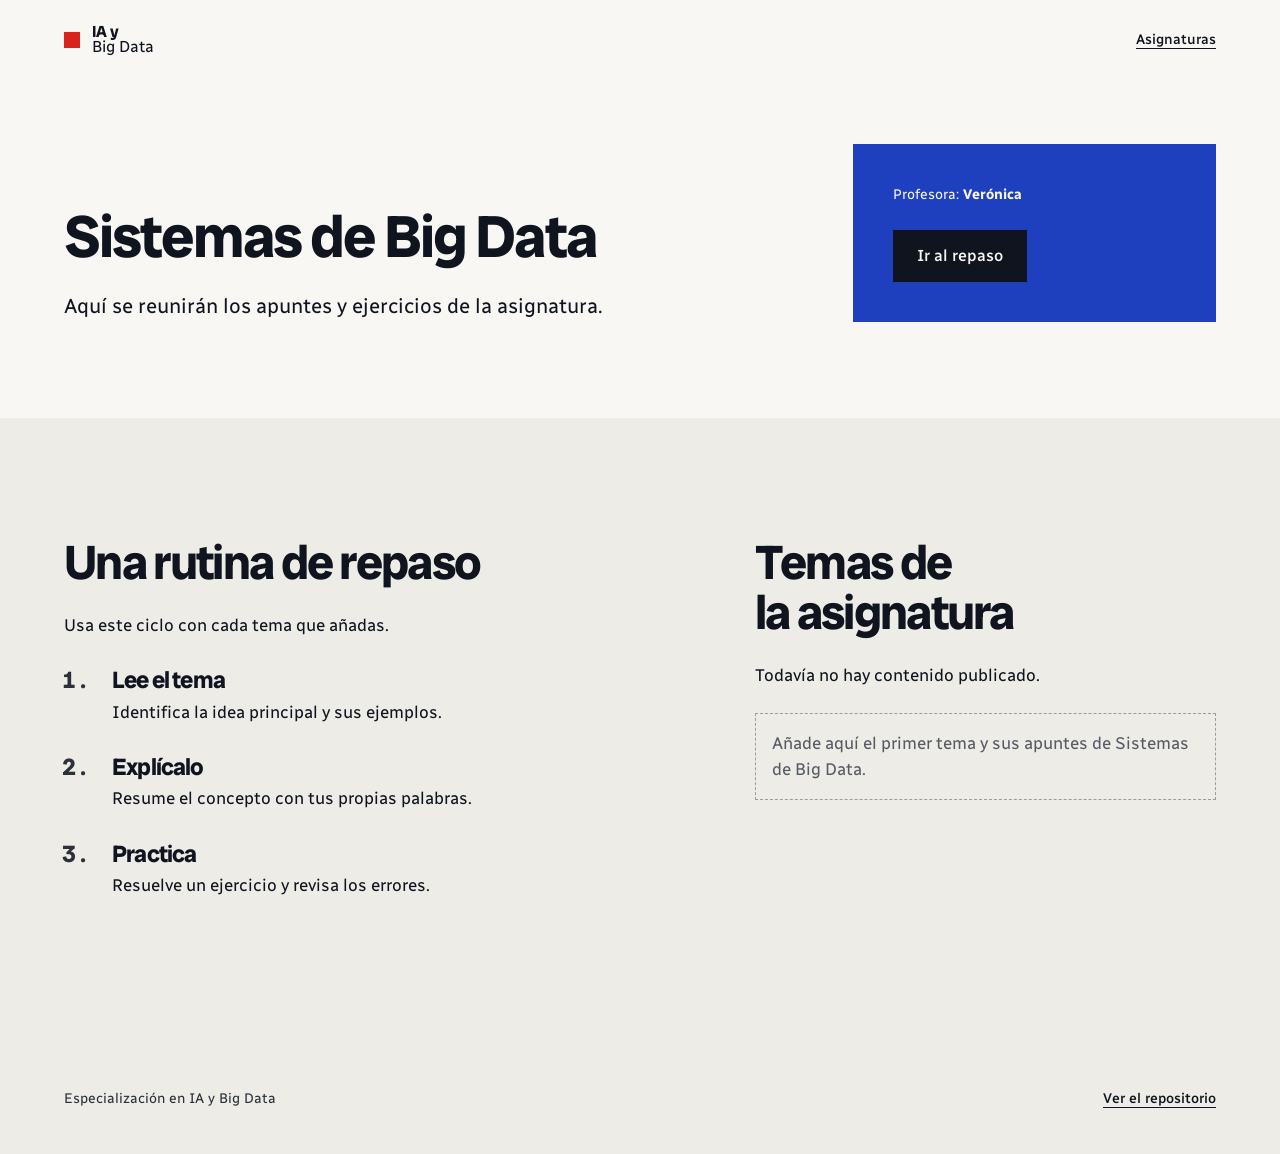
==== Sistemas de Big Data (Verónica)/index.html @ 6823b205 "Crea la web de repaso para las seis asignaturas Organiza el curso en un índice estático listo para G" ====
<!doctype html>
<html lang="es">
<head>
  <meta charset="utf-8">
  <meta name="viewport" content="width=device-width, initial-scale=1">
  <meta name="description" content="Espacio de repaso de Sistemas de Big Data, asignatura de Verónica.">
  <title>Sistemas de Big Data, Verónica | Repaso</title>
  <link rel="preconnect" href="https://fonts.googleapis.com">
  <link rel="preconnect" href="https://fonts.gstatic.com" crossorigin>
  <link href="https://fonts.googleapis.com/css2?family=Radio+Canada+Big:wght@400;700&amp;family=Radio+Canada:wght@400;500&amp;display=swap" rel="stylesheet">
  <link rel="stylesheet" href="../styles.css">
</head>
<body>
  <a class="skip-link" href="#contenido">Saltar al contenido</a>

  <header class="site-header">
    <nav class="masthead container" aria-label="Navegación principal">
      <a class="wordmark" href="../" aria-label="Inicio del curso">
        <span class="wordmark__top">IA y</span>
        <span class="wordmark__bottom">Big Data</span>
      </a>
      <a class="masthead__link" href="../#asignaturas">Asignaturas</a>
    </nav>
  </header>

  <main id="contenido">
    <section class="subject-hero container" aria-labelledby="asignatura-titulo">
      <div class="subject-hero__content">
        <h1 id="asignatura-titulo">Sistemas de Big Data</h1>
        <p class="lead">Aquí se reunirán los apuntes y ejercicios de la asignatura.</p>
      </div>
      <div class="subject-hero__aside">
        <p class="byline">Profesora: <strong>Verónica</strong></p>
        <a class="button" href="#repaso">Ir al repaso</a>
      </div>
    </section>

    <section class="subject-body-band" id="repaso" aria-labelledby="repaso-titulo">
      <div class="subject-body container">
        <div class="subject-body__guide">
          <h2 id="repaso-titulo">Una rutina de repaso</h2>
          <p>Usa este ciclo con cada tema que añadas.</p>
          <ol class="steps">
            <li>
              <h3>Lee el tema</h3>
              <p>Identifica la idea principal y sus ejemplos.</p>
            </li>
            <li>
              <h3>Explícalo</h3>
              <p>Resume el concepto con tus propias palabras.</p>
            </li>
            <li>
              <h3>Practica</h3>
              <p>Resuelve un ejercicio y revisa los errores.</p>
            </li>
          </ol>
        </div>
        <div class="subject-body__topics">
          <h2>Temas de la asignatura</h2>
          <p>Todavía no hay contenido publicado.</p>
          <p class="fill" data-fill="course-topics">Añade aquí el primer tema y sus apuntes de Sistemas de Big Data.</p>
        </div>
      </div>
    </section>
  </main>

  <footer class="site-footer">
    <div class="footer-inner container">
      <p>Especialización en IA y Big Data</p>
      <a class="footer-link" href="https://github.com/Pausiar/Especializaci-n-IA-y-BigData">Ver el repositorio</a>
    </div>
  </footer>
</body>
</html>
---- styles.css ----
/* Hallmark · shape: Index-First · genre: editorial · theme: Grid (deal 2/3, seed web-repaso-para-seis-6085·dad5b355·2026-11-26·r0) · job: try · draw: ae440d
 * hero: Banner · nav: masthead · footer: colophon · imagery: none · signature: the six-subject index · posture: full-palette · v2.0.0
 * finish-review: subagent · 4 findings · 4 resolved · render unavailable */
/* Hallmark · pre-emit critique: P4 H5 E4 S5 R5 V4 · weakest: P, the subject index replaces a generic launch narrative */
@import url("./tokens.css");
@import url("./base.css");

body {
  font-size: var(--text-body);
}

.skip-link {
  position: absolute;
  top: calc(-1 * var(--space-3xl));
  left: var(--space-md);
  z-index: var(--z-toast);
  padding: var(--space-xs) var(--space-md);
  background: var(--color-ink);
  color: var(--color-paper);
}

.skip-link:focus-visible {
  top: var(--space-md);
}

.site-header {
  min-height: 80px;
}

.masthead {
  display: flex;
  min-height: 80px;
  align-items: center;
  justify-content: space-between;
  gap: var(--space-lg);
}

.wordmark {
  display: inline-grid;
  grid-template-columns: var(--space-md) auto;
  grid-template-rows: repeat(2, 1fr);
  column-gap: var(--space-sm);
  align-items: center;
  line-height: 0.92;
  text-decoration: none;
}

.wordmark::before {
  grid-row: span 2;
  width: var(--space-md);
  aspect-ratio: 1;
  background: var(--color-mark);
  content: "";
}

.wordmark__top {
  font-family: var(--font-display);
  font-size: var(--text-md);
  font-weight: var(--display-weight);
}

.wordmark__bottom {
  font-size: var(--text-md);
  font-weight: 400;
}

.masthead__link,
.back-link,
.footer-link {
  font-size: var(--text-sm);
  font-weight: 500;
  text-decoration-line: underline;
  text-decoration-thickness: var(--rule-hair);
  text-underline-offset: 0.32em;
  transition: color var(--dur-short) var(--ease-out);
}

.masthead__link:hover,
.back-link:hover,
.footer-link:hover {
  color: var(--color-mark);
}

.intro {
  display: grid;
  min-height: clamp(28rem, 56dvh, 36rem);
  grid-template-columns: repeat(12, minmax(0, 1fr));
  gap: var(--gap-columns);
  align-items: center;
  padding-block: var(--space-2xl) var(--space-3xl);
}

.intro__title {
  grid-column: 1 / 9;
}

.intro__aside {
  display: grid;
  grid-column: 9 / 13;
  gap: var(--space-lg);
  align-items: start;
  padding: var(--space-xl);
  background: var(--color-field);
  color: var(--color-field-ink);
  --color-focus: var(--color-field-ink);
}

.button {
  display: inline-flex;
  min-height: 52px;
  align-items: center;
  justify-content: center;
  justify-self: start;
  padding-inline: var(--space-lg);
  border: 0;
  border-radius: var(--radius-pill);
  background: var(--color-ink);
  color: var(--color-paper);
  font-size: var(--text-md);
  font-weight: 500;
  line-height: 1;
  text-decoration: none;
  white-space: nowrap;
  cursor: pointer;
  transition: background-color var(--dur-short) var(--ease-out), transform var(--dur-micro) var(--ease-out);
}

.button:hover {
  background: var(--color-ink-2);
}

.button:active {
  transform: translateY(1px);
}

.button:focus-visible {
  outline-color: var(--color-focus);
}

.subject-index {
  margin: 0;
  padding: 0;
  list-style: none;
}

.subject-index__item {
  min-width: 0;
  border-bottom: var(--rule-hair) solid var(--color-rule);
}

.subject-link {
  display: grid;
  grid-template-columns: repeat(12, minmax(0, 1fr));
  gap: var(--gap-columns);
  align-items: center;
  margin-inline: calc(-1 * var(--space-md));
  padding: var(--space-lg) var(--space-md);
  text-decoration: none;
  transition: background-color var(--dur-short) var(--ease-out);
}

.subject-link:hover,
.subject-link:active {
  background-color: var(--color-paper-2);
}

.subject-link__number {
  grid-column: 1;
  color: var(--color-muted);
  font-size: var(--text-sm);
  font-variant-numeric: tabular-nums;
}

.subject-link h2 {
  grid-column: 2 / 9;
  font-size: var(--text-index);
  line-height: 1.05;
}

.subject-link__teacher {
  grid-column: 9 / 11;
  color: var(--color-ink-2);
  font-size: var(--text-sm);
}

.subject-link__action {
  grid-column: 11 / 13;
  justify-self: end;
  font-size: var(--text-sm);
  font-weight: 500;
  text-decoration-line: underline;
  text-decoration-thickness: var(--rule-hair);
  text-underline-offset: 0.32em;
}

.index-section {
  padding-bottom: var(--space-3xl);
}

.subject-hero {
  display: grid;
  grid-template-columns: repeat(12, minmax(0, 1fr));
  gap: var(--gap-columns);
  align-items: end;
  padding-block: var(--space-2xl) var(--space-3xl);
}

.subject-hero__content {
  display: grid;
  grid-column: 1 / 9;
  gap: var(--space-lg);
}

.subject-hero h1 {
  max-width: 18ch;
  font-size: var(--text-display-s);
}

.subject-hero__aside {
  display: grid;
  grid-column: 9 / 13;
  gap: var(--space-lg);
  justify-items: start;
  padding: var(--space-xl);
  background: var(--color-field);
  color: var(--color-field-ink);
  --color-focus: var(--color-field-ink);
}

.byline,
.subject-hero__aside .byline {
  color: var(--color-field-ink);
  font-size: var(--text-sm);
}

.subject-body-band {
  background: var(--color-paper-2);
}

.subject-body {
  display: grid;
  grid-template-columns: repeat(12, minmax(0, 1fr));
  gap: var(--gap-columns);
  padding-block: var(--section-gap-s) var(--section-gap);
}

.subject-body__guide {
  grid-column: 1 / 7;
}

.subject-body__topics {
  grid-column: 8 / 13;
}

.subject-body__guide,
.subject-body__topics {
  display: grid;
  gap: var(--space-lg);
  align-content: start;
}

.steps {
  display: grid;
  margin: 0;
  padding-left: var(--space-xl);
  gap: var(--space-lg);
}

.steps li {
  min-width: 0;
  padding-left: var(--space-xs);
}

.steps li::marker {
  color: var(--color-ink-2);
  font-family: var(--font-display);
  font-size: var(--text-title);
  font-weight: var(--display-weight);
}

.steps h3 {
  margin-bottom: var(--space-2xs);
}

.fill {
  display: block;
  max-width: 65ch;
  padding: var(--space-md);
  border: var(--rule-hair) dashed color-mix(in oklab, var(--color-muted) 55%, transparent);
  color: var(--color-muted);
}

.site-footer {
  background: var(--color-paper-2);
}

.footer-inner {
  display: flex;
  min-height: 112px;
  align-items: center;
  justify-content: space-between;
  gap: var(--space-lg);
}

.footer-inner p {
  color: var(--color-ink-2);
  font-size: var(--text-sm);
}

@media (max-width: 60rem) {
  .intro,
  .subject-hero {
    min-height: auto;
    grid-template-columns: minmax(0, 1fr);
    gap: var(--space-xl);
    padding-block: var(--space-2xl) var(--space-xl);
  }

  .intro__title,
  .intro__aside,
  .subject-hero__content,
  .subject-hero__aside,
  .subject-body__guide,
  .subject-body__topics {
    grid-column: 1;
  }

  .subject-link {
    grid-template-columns: 2rem minmax(0, 1fr);
    gap: var(--space-xs) var(--space-md);
  }

  .subject-link__number {
    grid-column: 1;
    grid-row: 1;
  }

  .subject-link h2 {
    grid-column: 2;
    grid-row: 1;
  }

  .subject-link__teacher {
    grid-column: 2;
    grid-row: 2;
  }

  .subject-link__action {
    display: none;
  }

  .subject-body {
    grid-template-columns: minmax(0, 1fr);
    gap: var(--space-3xl);
    padding-block: var(--space-3xl);
  }
}

@media (max-width: 40rem) {
  .masthead {
    min-height: 80px;
  }

  .wordmark__top,
  .wordmark__bottom {
    font-size: var(--text-sm);
  }

  .intro h1 {
    max-width: 12ch;
  }

  .subject-link {
    padding-block: var(--space-lg);
  }

  .footer-inner {
    min-height: 144px;
    flex-direction: column;
    align-items: flex-start;
    justify-content: center;
    gap: var(--space-sm);
  }
}
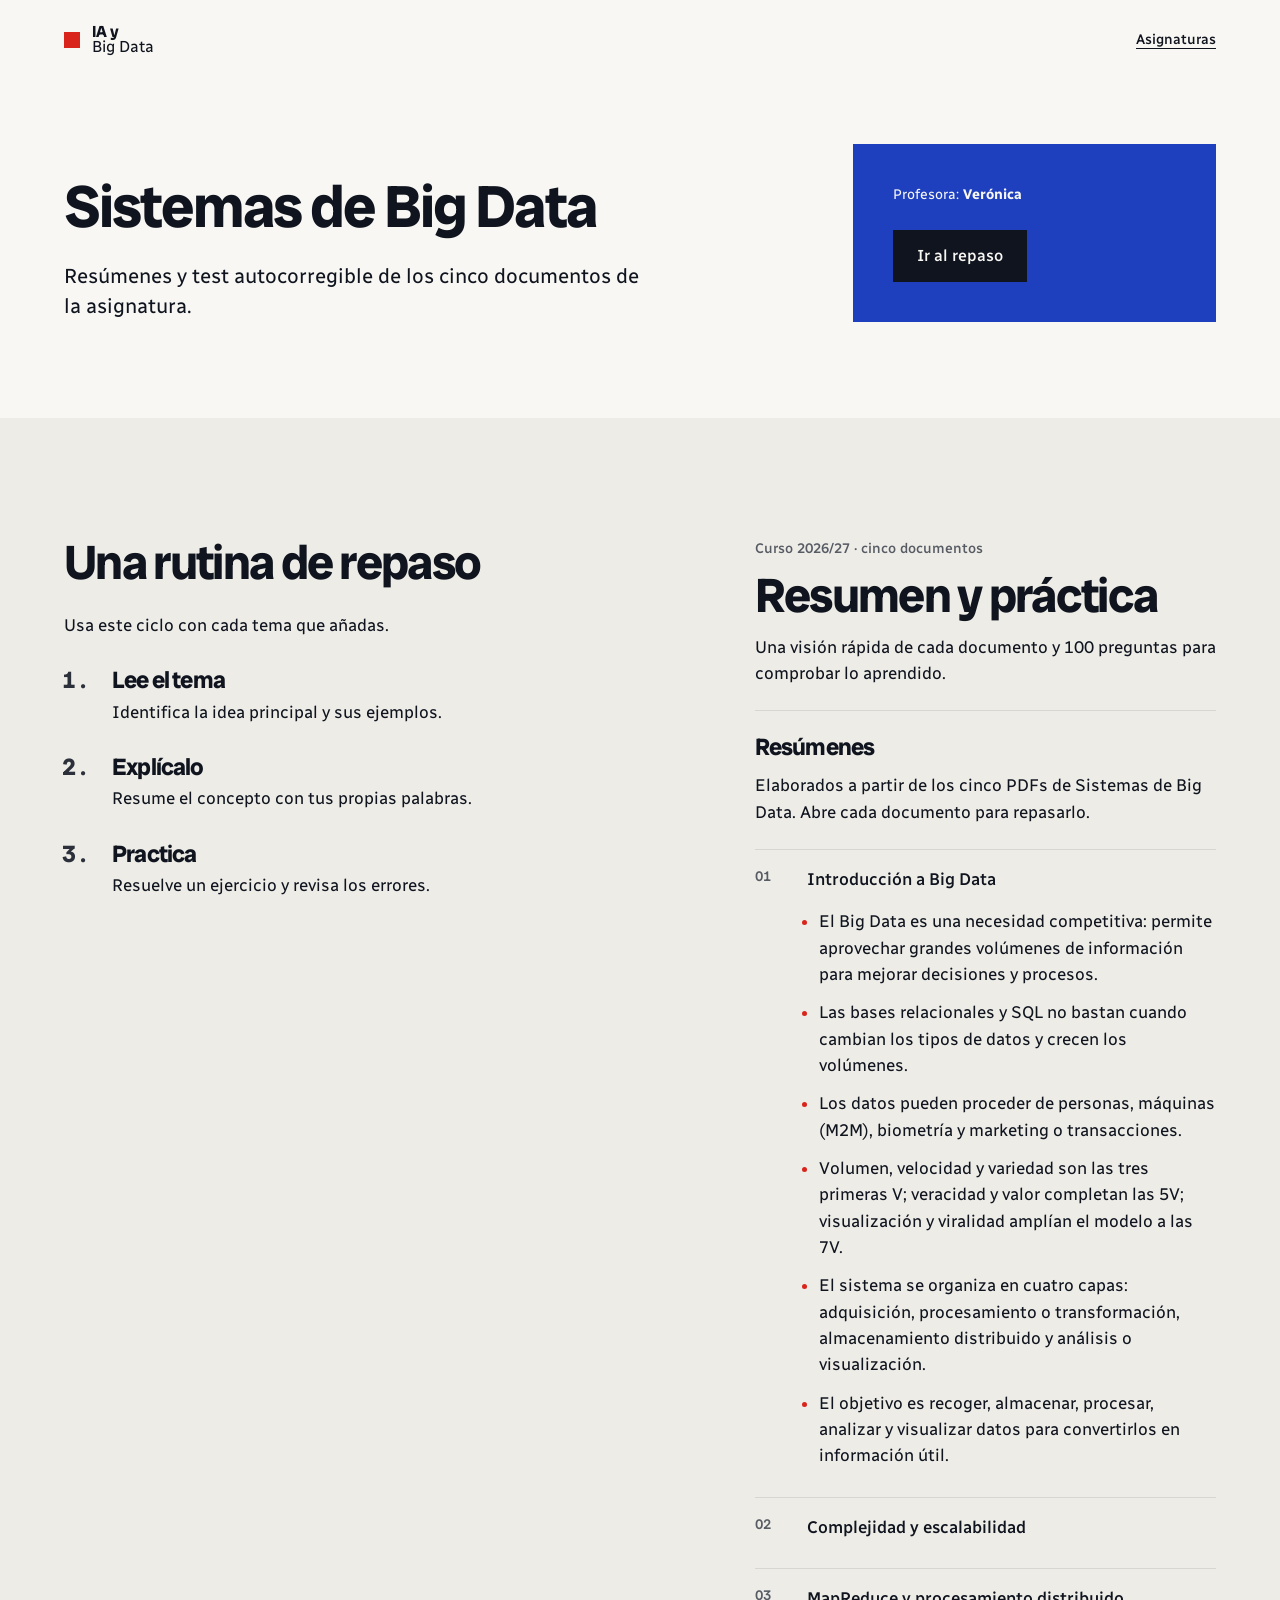
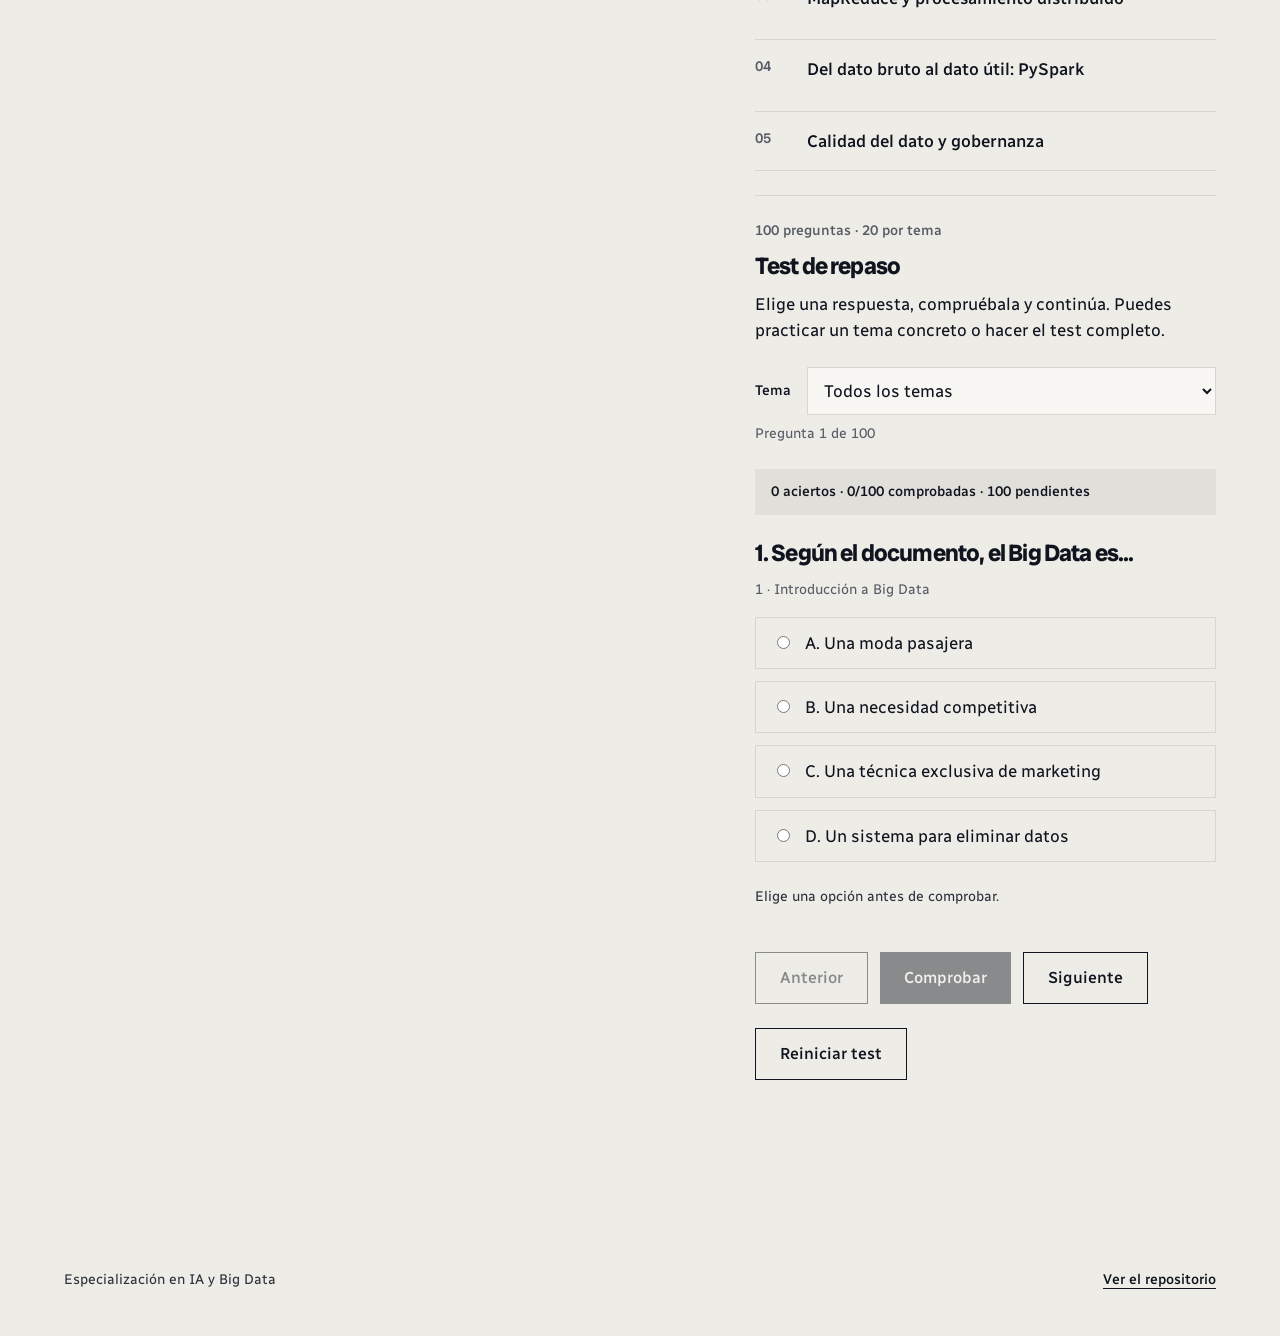
==== commit 4b301429: "Añade resúmenes y test a Sistemas de Big Data" ====
--- a/Sistemas de Big Data (Verónica)/index.html
+++ b/Sistemas de Big Data (Verónica)/index.html
@@ -3,7 +3,7 @@
 <head>
   <meta charset="utf-8">
   <meta name="viewport" content="width=device-width, initial-scale=1">
-  <meta name="description" content="Espacio de repaso de Sistemas de Big Data, asignatura de Verónica.">
+  <meta name="description" content="Resúmenes y test autocorregible de Sistemas de Big Data, asignatura de Verónica.">
   <title>Sistemas de Big Data, Verónica | Repaso</title>
   <link rel="preconnect" href="https://fonts.googleapis.com">
   <link rel="preconnect" href="https://fonts.gstatic.com" crossorigin>
@@ -27,7 +27,7 @@
     <section class="subject-hero container" aria-labelledby="asignatura-titulo">
       <div class="subject-hero__content">
         <h1 id="asignatura-titulo">Sistemas de Big Data</h1>
-        <p class="lead">Aquí se reunirán los apuntes y ejercicios de la asignatura.</p>
+        <p class="lead">Resúmenes y test autocorregible de los cinco documentos de la asignatura.</p>
       </div>
       <div class="subject-hero__aside">
         <p class="byline">Profesora: <strong>Verónica</strong></p>
@@ -56,9 +56,145 @@
           </ol>
         </div>
         <div class="subject-body__topics">
-          <h2>Temas de la asignatura</h2>
-          <p>Todavía no hay contenido publicado.</p>
-          <p class="fill" data-fill="course-topics">Añade aquí el primer tema y sus apuntes de Sistemas de Big Data.</p>
+          <div class="topics-intro">
+            <p class="eyebrow">Curso 2026/27 · cinco documentos</p>
+            <h2>Resumen y práctica</h2>
+            <p>Una visión rápida de cada documento y 100 preguntas para comprobar lo aprendido.</p>
+          </div>
+
+          <section class="study-section" aria-labelledby="resumenes-titulo">
+            <div class="section-heading">
+              <h2 id="resumenes-titulo">Resúmenes</h2>
+              <p>Elaborados a partir de los cinco PDFs de Sistemas de Big Data. Abre cada documento para repasarlo.</p>
+            </div>
+
+            <div class="summary-list">
+              <details class="summary-card" open>
+                <summary>
+                  <span class="summary-card__number">01</span>
+                  <span>Introducción a Big Data</span>
+                </summary>
+                <div class="summary-card__body">
+                  <ul>
+                    <li>El Big Data es una necesidad competitiva: permite aprovechar grandes volúmenes de información para mejorar decisiones y procesos.</li>
+                    <li>Las bases relacionales y SQL no bastan cuando cambian los tipos de datos y crecen los volúmenes.</li>
+                    <li>Los datos pueden proceder de personas, máquinas (M2M), biometría y marketing o transacciones.</li>
+                    <li>Volumen, velocidad y variedad son las tres primeras V; veracidad y valor completan las 5V; visualización y viralidad amplían el modelo a las 7V.</li>
+                    <li>El sistema se organiza en cuatro capas: adquisición, procesamiento o transformación, almacenamiento distribuido y análisis o visualización.</li>
+                    <li>El objetivo es recoger, almacenar, procesar, analizar y visualizar datos para convertirlos en información útil.</li>
+                  </ul>
+                </div>
+              </details>
+
+              <details class="summary-card">
+                <summary>
+                  <span class="summary-card__number">02</span>
+                  <span>Complejidad y escalabilidad</span>
+                </summary>
+                <div class="summary-card__body">
+                  <ul>
+                    <li>Los datos se duplican cada 12 meses, mientras la capacidad de procesamiento lo hace cada 18 meses; una sola máquina termina siendo insuficiente.</li>
+                    <li>La complejidad se mide contando operaciones en función del tamaño del problema y expresando el coste como T(n), no solo en segundos.</li>
+                    <li>La burbuja tiene coste O(n²). Cuando n es enorme domina el término que más crece, y el crecimiento exponencial acaba superando a cualquier polinomio.</li>
+                    <li>En el ejemplo RSA, un año permite factorizar una clave de 2¹⁷ cifras; duplicar la velocidad solo eleva el límite a 2²², es decir, cinco cifras más.</li>
+                    <li>El escalado horizontal añade nodos interconectados: divide el problema, procesa en paralelo y combina resultados, como en MapReduce.</li>
+                    <li>El documento presenta Parquet, Avro y ORC como formatos optimizados. El Data Warehouse usa esquema en escritura; el Data Lake conserva formatos originales y usa esquema en lectura; el Data Mart es un subconjunto especializado.</li>
+                  </ul>
+                </div>
+              </details>
+
+              <details class="summary-card">
+                <summary>
+                  <span class="summary-card__number">03</span>
+                  <span>MapReduce y procesamiento distribuido</span>
+                </summary>
+                <div class="summary-card__body">
+                  <ul>
+                    <li>Map genera pares clave-valor, Shuffle agrupa y transporta claves iguales y Reduce combina o agrega valores.</li>
+                    <li>La clave identifica el grupo al que pertenece cada dato; el valor puede contener distintos tipos de información.</li>
+                    <li>Para una media distribuida, cada nodo calcula suma y conteo; Reduce suma ambos totales antes de dividir, sin promediar medias parciales.</li>
+                    <li>Shuffle es la fase que principalmente mueve datos por la red. Con 1 TB entre 20 nodos, cada nodo lee 50.000 MB: 250 segundos desde disco a 200 MB/s y 5 segundos desde RAM a 10.000 MB/s.</li>
+                    <li>HDFS almacena y MapReduce procesa. Hadoop escribe y lee intermedios en disco; Spark los mantiene en memoria, salvo desbordamiento, y admite batch y streaming.</li>
+                    <li>El Driver convierte el código en tareas, los Executors procesan particiones y el gestor asigna recursos. Databricks es la plataforma que rodea al motor Spark.</li>
+                  </ul>
+                </div>
+              </details>
+
+              <details class="summary-card">
+                <summary>
+                  <span class="summary-card__number">04</span>
+                  <span>Del dato bruto al dato útil: PySpark</span>
+                </summary>
+                <div class="summary-card__body">
+                  <ul>
+                    <li>TPV, comercio electrónico, redes sociales y reseñas presentan formatos incompatibles, duplicados, ruido y actualizaciones lentas.</li>
+                    <li>ETL extrae, transforma y carga. ELT extrae, carga y transforma después en el destino, aprovechando su capacidad distribuida o cloud.</li>
+                    <li>La carga completa reemplaza todos los datos y es más sencilla; la incremental incorpora registros nuevos o modificados y resulta más eficiente, aunque más compleja.</li>
+                    <li>Batch trabaja con lotes; streaming permite resultados parciales sin esperar todos los datos; tiempo real añade un plazo obligatorio y prohíbe perder datos.</li>
+                    <li>La latencia es el tiempo entre generar un dato y obtener su resultado. Spark implementa streaming mediante microbatches.</li>
+                    <li>Lambda combina batch histórico, speed de baja latencia y serving. Kappa usa un único flujo continuo y reprocesa el histórico reproduciendo eventos; simplifica la lógica, pero exige conservarlos.</li>
+                  </ul>
+                </div>
+              </details>
+
+              <details class="summary-card">
+                <summary>
+                  <span class="summary-card__number">05</span>
+                  <span>Calidad del dato y gobernanza</span>
+                </summary>
+                <div class="summary-card__body">
+                  <ul>
+                    <li>El caso inicial muestra un pedido entregado antes de salir del almacén, con retraso 0.0; permite analizar el error, su efecto en la media y dónde detectarlo en el ETL.</li>
+                    <li>La gobernanza establece políticas, procesos y roles para garantizar disponibilidad, integridad, seguridad y cumplimiento normativo; sin ella, un Data Lake puede convertirse en un data swamp.</li>
+                    <li>El propietario responde del valor y las decisiones; el custodio, del almacenamiento, la calidad y la seguridad; el analista o usuario obtiene valor del dato.</li>
+                    <li>Las dimensiones de calidad son completitud, unicidad, consistencia, exactitud o precisión y actualización. Los metadatos describen los datos y el linaje registra su recorrido.</li>
+                    <li>Los controles usan métricas y alertas. En FL Logistics se propone un mínimo del 98 % con fecha de entrega informada o un descarte máximo del 2 %.</li>
+                    <li>La misión limpia 153.000 pedidos en este orden: duplicados, texto, entregados sin retraso y valores imposibles; después los guarda en Parquet y comprueba las filas.</li>
+                  </ul>
+                </div>
+              </details>
+            </div>
+          </section>
+
+          <section class="quiz" id="test" aria-labelledby="test-titulo">
+            <div class="section-heading">
+              <p class="eyebrow">100 preguntas · 20 por tema</p>
+              <h2 id="test-titulo">Test de repaso</h2>
+              <p>Elige una respuesta, compruébala y continúa. Puedes practicar un tema concreto o hacer el test completo.</p>
+            </div>
+
+            <div class="quiz__toolbar">
+              <label for="filtro-tema">Tema</label>
+              <select id="filtro-tema">
+                <option value="todos">Todos los temas</option>
+                <option value="0">1 · Introducción a Big Data</option>
+                <option value="1">2 · Complejidad y escalabilidad</option>
+                <option value="2">3 · MapReduce</option>
+                <option value="3">4 · Del dato bruto al dato útil</option>
+                <option value="4">5 · Calidad y gobernanza</option>
+              </select>
+              <p id="progreso-test" class="quiz__progress"></p>
+            </div>
+
+            <p id="puntuacion-test" class="quiz__score" role="status" aria-live="polite"></p>
+
+            <form id="formulario-test" class="quiz__form">
+              <fieldset class="quiz__fieldset">
+                <legend id="pregunta-test"></legend>
+                <p id="tema-pregunta" class="quiz__topic"></p>
+                <div id="opciones-test" class="quiz__options"></div>
+              </fieldset>
+              <p id="feedback-test" class="quiz__feedback" role="status" aria-live="polite"></p>
+              <div class="quiz__actions">
+                <button class="button button--secondary" id="anterior-test" type="button">Anterior</button>
+                <button class="button" id="comprobar-test" type="button">Comprobar</button>
+                <button class="button button--secondary" id="siguiente-test" type="button">Siguiente</button>
+              </div>
+            </form>
+
+            <button class="button button--secondary" id="reiniciar-test" type="button">Reiniciar test</button>
+            <noscript><p class="quiz__feedback">Activa JavaScript para responder y corregir el test.</p></noscript>
+          </section>
         </div>
       </div>
     </section>
@@ -70,5 +206,6 @@
       <a class="footer-link" href="https://github.com/Pausiar/Especializaci-n-IA-y-BigData">Ver el repositorio</a>
     </div>
   </footer>
+  <script src="test.js"></script>
 </body>
 </html>
--- a/styles.css
+++ b/styles.css
@@ -382,3 +382,248 @@
     gap: var(--space-sm);
   }
 }
+
+.topics-intro,
+.section-heading {
+  display: grid;
+  gap: var(--space-sm);
+}
+
+.eyebrow {
+  color: var(--color-muted);
+  font-size: var(--text-sm);
+  font-weight: 500;
+}
+
+.study-section,
+.quiz {
+  display: grid;
+  gap: var(--space-lg);
+  padding-top: var(--space-lg);
+  border-top: var(--rule-hair) solid var(--color-rule);
+}
+
+.section-heading h2 {
+  font-size: var(--text-title);
+}
+
+.summary-list {
+  display: grid;
+  gap: var(--space-sm);
+}
+
+.summary-card {
+  border-top: var(--rule-hair) solid var(--color-rule);
+}
+
+.summary-card:last-child {
+  border-bottom: var(--rule-hair) solid var(--color-rule);
+}
+
+.summary-card summary {
+  display: grid;
+  grid-template-columns: 2.5rem minmax(0, 1fr);
+  gap: var(--space-sm);
+  align-items: start;
+  padding-block: var(--space-md);
+  font-weight: 500;
+  list-style: none;
+  cursor: pointer;
+}
+
+.summary-card summary::-webkit-details-marker {
+  display: none;
+}
+
+.summary-card__number {
+  color: var(--color-muted);
+  font-family: var(--font-display);
+  font-size: var(--text-sm);
+  font-variant-numeric: tabular-nums;
+}
+
+.summary-card__body {
+  display: grid;
+  gap: var(--space-md);
+  padding: 0 0 var(--space-md) var(--space-xl);
+}
+
+.summary-card ul {
+  display: grid;
+  margin: 0;
+  padding-left: var(--space-lg);
+  gap: var(--space-sm);
+}
+
+.summary-card li::marker {
+  color: var(--color-mark);
+}
+
+.source-link {
+  justify-self: start;
+  font-size: var(--text-sm);
+  font-weight: 500;
+}
+
+.quiz__toolbar {
+  display: grid;
+  grid-template-columns: auto minmax(0, 1fr);
+  gap: var(--space-xs) var(--space-md);
+  align-items: center;
+}
+
+.quiz__toolbar label {
+  font-size: var(--text-sm);
+  font-weight: 500;
+}
+
+.quiz__toolbar select {
+  min-height: 48px;
+  min-width: 0;
+  padding: var(--space-xs) var(--space-sm);
+  border: var(--rule-hair) solid var(--color-rule);
+  border-radius: var(--radius-card);
+  background: var(--color-paper);
+  color: var(--color-ink);
+}
+
+.quiz__progress {
+  grid-column: 1 / -1;
+  color: var(--color-muted);
+  font-size: var(--text-sm);
+}
+
+.quiz__score {
+  padding: var(--space-sm) var(--space-md);
+  background: var(--color-paper-3);
+  font-size: var(--text-sm);
+  font-weight: 500;
+}
+
+.quiz__form {
+  display: grid;
+  gap: var(--space-lg);
+}
+
+.quiz__fieldset {
+  min-width: 0;
+  margin: 0;
+  padding: 0;
+  border: 0;
+}
+
+.quiz__fieldset legend {
+  padding: 0;
+  font-family: var(--font-display);
+  font-size: var(--text-title);
+  font-weight: var(--display-weight);
+  letter-spacing: var(--tracking-display);
+  line-height: 1.2;
+}
+
+.quiz__topic {
+  margin-top: var(--space-sm);
+  color: var(--color-muted);
+  font-size: var(--text-sm);
+}
+
+.quiz__options {
+  display: grid;
+  margin-top: var(--space-md);
+  gap: var(--space-sm);
+}
+
+.quiz__option {
+  display: flex;
+  gap: var(--space-sm);
+  align-items: flex-start;
+  padding: var(--space-sm) var(--space-md);
+  border: var(--rule-hair) solid var(--color-rule);
+  cursor: pointer;
+}
+
+.quiz__option input {
+  flex: none;
+  margin-top: 0.35em;
+  accent-color: var(--color-accent);
+}
+
+.quiz__option:has(input:checked) {
+  border-color: var(--color-ink-2);
+  background: var(--color-paper-3);
+}
+
+.quiz__option:has(input:focus-visible) {
+  outline: 2px solid var(--color-focus);
+  outline-offset: 2px;
+}
+
+.quiz__option:has(input:disabled) {
+  cursor: default;
+}
+
+.quiz__option.is-correct {
+  border-color: var(--color-success);
+  box-shadow: inset 3px 0 var(--color-success);
+}
+
+.quiz__option.is-incorrect {
+  border-color: var(--color-error);
+  box-shadow: inset 3px 0 var(--color-error);
+}
+
+.quiz__feedback {
+  min-height: 3em;
+  color: var(--color-ink-2);
+  font-size: var(--text-sm);
+}
+
+.quiz__feedback.is-correct {
+  color: var(--color-success);
+}
+
+.quiz__feedback.is-incorrect {
+  color: var(--color-error);
+}
+
+.quiz__actions {
+  display: flex;
+  flex-wrap: wrap;
+  gap: var(--space-sm);
+}
+
+.button--secondary {
+  border: var(--rule-hair) solid var(--color-ink);
+  background: transparent;
+  color: var(--color-ink);
+}
+
+.button--secondary:hover {
+  background: var(--color-paper-3);
+}
+
+.button:disabled {
+  opacity: 0.45;
+  cursor: not-allowed;
+  transform: none;
+}
+
+@media (max-width: 40rem) {
+  .summary-card__body {
+    padding-left: 0;
+  }
+
+  .quiz__toolbar {
+    grid-template-columns: minmax(0, 1fr);
+  }
+
+  .quiz__actions {
+    display: grid;
+    grid-template-columns: repeat(2, minmax(0, 1fr));
+  }
+
+  .quiz__actions #comprobar-test {
+    grid-row: 2;
+    grid-column: 1 / -1;
+  }
+}
